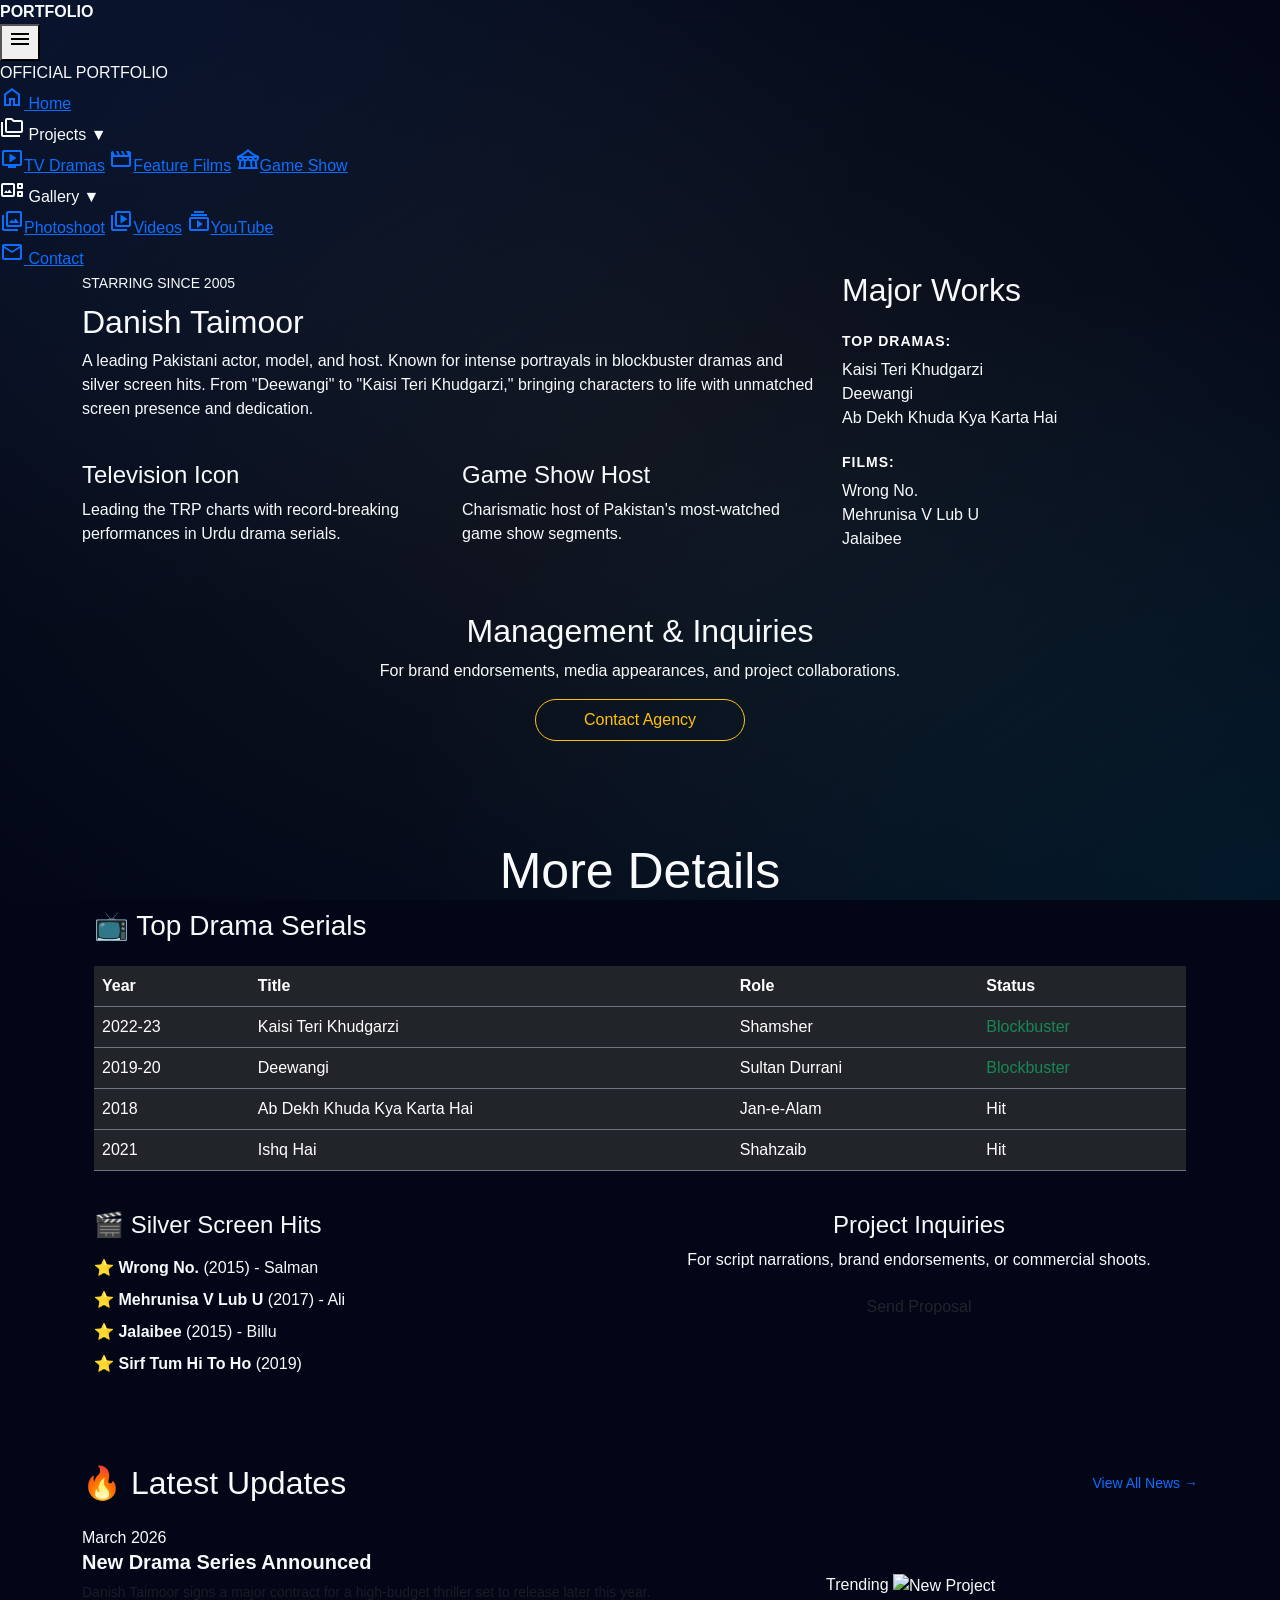
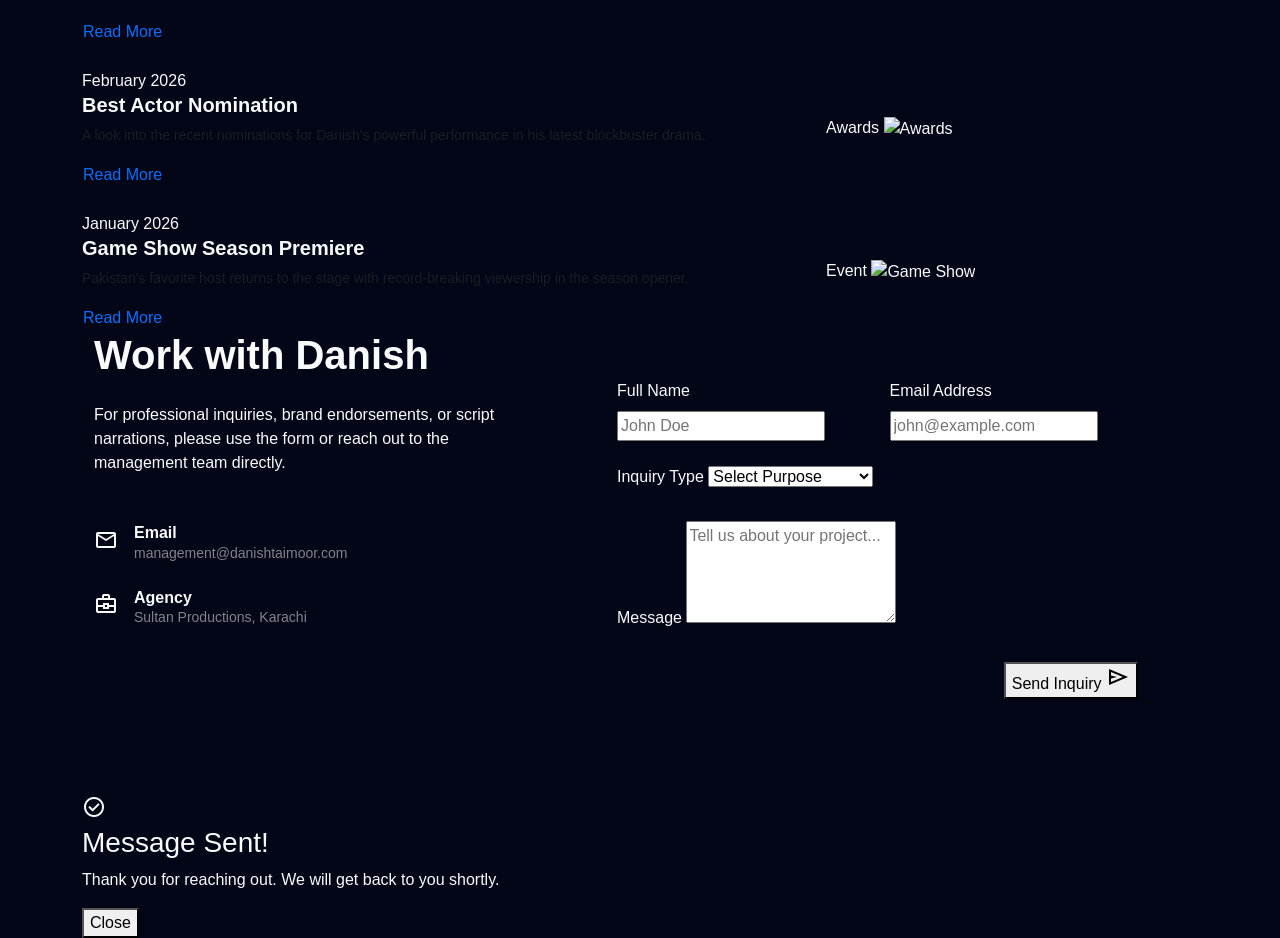
==== INDEX.HTML @ 096044b9 "Add files via upload" ====
<!DOCTYPE html>
<html lang="en">
<head>
    <meta charset="UTF-8">
    <meta name="viewport" content="width=device-width, initial-scale=1.0">
    <title>🔥Danish Taimoor | Official</title>
    <link rel="preconnect" href="https://fonts.googleapis.com">
    <link rel="preconnect" href="https://fonts.gstatic.com" crossorigin>
    <link rel="preload" href="https://cdn.jsdelivr.net/npm/bootstrap@5.3.0/dist/css/bootstrap.min.css" as="style" onload="this.onload=null;this.rel='stylesheet'">
    <noscript><link rel="stylesheet" href="https://cdn.jsdelivr.net/npm/bootstrap@5.3.0/dist/css/bootstrap.min.css"></noscript>
    <link href="https://fonts.googleapis.com/css2?family=Inter:wght@300;400;600;700&display=swap" rel="stylesheet">
    <link href="https://fonts.googleapis.com/css2?family=Inter:wght@300;400;600;700&display=swap" rel="stylesheet">
    <link href="https://fonts.googleapis.com/css2?family=Material+Symbols+Outlined" rel="stylesheet" />
    <link rel="stylesheet" href="style.css">
  
</head>
<body>

<div class="top-nav-mobile">
    <div class="mobile-logo" style="font-weight: bold; color: var(--accent-gold);">PORTFOLIO</div>
    <button id="openMenu" class="menu-trigger">
        <span class="material-symbols-outlined">menu</span>
    </button>
</div>
<div class="overlay" id="overlay"></div>

<aside class="navigation" id="sidebar">
    <div class="sidebar-header">OFFICIAL PORTFOLIO</div>
    <div class="nav-links">
        
        <a href="#" class="nav-item">
            <span class="material-symbols-outlined">home</span>
            <span>Home</span>
        </a>
        
        <div class="menu-wrapper">
            <div class="nav-item" onclick="toggleSubMenu('workMenu', this)">
                <span class="material-symbols-outlined">folder_copy</span>
                <span>Projects</span> 
                <span class="arrow">▼</span>
            </div>
            <div id="workMenu" class="sub-menu">
                <a href="#" class="sub-item"><span class="material-symbols-outlined">live_tv</span>TV Dramas</a>
                <a href="#" class="sub-item"><span class="material-symbols-outlined">movie</span>Feature Films</a>
                <a href="#" class="sub-item"><span class="material-symbols-outlined">festival</span>Game Show</a>
            </div>
        </div>

        <div class="menu-wrapper">
            <div class="nav-item" onclick="toggleSubMenu('galleryMenu', this)">
                <span class="material-symbols-outlined">gallery_thumbnail</span>
                <span>Gallery</span> 
                <span class="arrow">▼</span>
            </div>
            <div id="galleryMenu" class="sub-menu">
                <a href="#" class="sub-item"><span class="material-symbols-outlined">photo_library</span>Photoshoot</a>
                <a href="#" class="sub-item"><span class="material-symbols-outlined">video_library</span>Videos</a>
                <a href="#" class="sub-item"><span class="material-symbols-outlined">subscriptions</span>YouTube</a>
            </div>
        </div>

        <a href="#" class="nav-item">
            <span class="material-symbols-outlined">mail</span>
            <span>Contact</span>
        </a>
    </div>
</aside>
        <!-- home container  -->
<div class="container" id="home">

   
        <!-- first boxes  -->
    <div class="row g-4">
        <div class="col-lg-8">
            <div class="row g-4">
                <div class="col-12">
                    <div class="bento-card">
                        <span class="text-uppercase ls-2 small" style="color: var(--accent-gold)">Starring Since 2005</span>
                        <h2 class="mt-2">Danish Taimoor</h2>
                        <p>
                            A leading Pakistani actor, model, and host. Known for intense portrayals in blockbuster dramas and 
                            silver screen hits. From "Deewangi" to "Kaisi Teri Khudgarzi," bringing characters to life with 
                            unmatched screen presence and dedication.
                        </p>
                    </div>
                </div>
                <div id="projects" class="col-md-6">
                    <div class="bento-card">
                        <h4>Television Icon</h4>
                        <p>Leading the TRP charts with record-breaking performances in Urdu drama serials.</p>
                    </div>
                </div>
                <div class="col-md-6">
                    <div class="bento-card">
                        <h4>Game Show Host</h4>
                        <p>Charismatic host of Pakistan's most-watched game show segments.</p>
                    </div>
                </div>
            </div>
        </div>

        <div class="col-lg-4" id="skills" >
            <div class="bento-card">
                <h2 class="mb-4">Major Works</h2>
                <div class="mb-4">
                    <h6 class="text-white fw-bold small text-uppercase" style="letter-spacing: 1px;">Top Dramas:</h6>
                    <div class="skill-item">Kaisi Teri Khudgarzi</div>
                    <div class="skill-item">Deewangi</div>
                    <div class="skill-item">Ab Dekh Khuda Kya Karta Hai</div>
                </div>
                <div>
                    <h6 class="text-white fw-bold small text-uppercase" style="letter-spacing: 1px;">Films:</h6>
                    <div class="skill-item">Wrong No.</div>
                    <div class="skill-item">Mehrunisa V Lub U</div>
                    <div class="skill-item">Jalaibee</div>
                </div>
            </div>
        </div>
        
        <div class="col-12" id="contact" style="margin-top: 50px; margin-bottom: 100px;">
             <div class="bento-card text-center">
                 <h2>Management & Inquiries</h2>
                 <p>For brand endorsements, media appearances, and project collaborations.</p>
                 <button class="btn btn-outline-warning rounded-pill px-5 py-2">Contact Agency</button>
             </div>
        </div>
    </div>
        <!-- first boxes  -->

     <h2 style="text-align: center; font-size: 50px;">More Details </h2>


    <main class="container">
    <div class="row g-4">
     

        <div class="col-12" id="filmography">
            <div class="bento-card">
                <h3 class="text-gold mb-4">📺 Top Drama Serials</h3>
                <div class="table-responsive">
                    <table class="table table-dark table-hover border-secondary">
                        <thead>
                            <tr class="text-gold">
                                <th>Year</th>
                                <th>Title</th>
                                <th>Role</th>
                                <th>Status</th>
                            </tr>
                        </thead>
                        <tbody>
                            <tr>
                                <td>2022-23</td>
                                <td>Kaisi Teri Khudgarzi</td>
                                <td>Shamsher</td>
                                <td class="text-success">Blockbuster</td>
                            </tr>
                            <tr>
                                <td>2019-20</td>
                                <td>Deewangi</td>
                                <td>Sultan Durrani</td>
                                <td class="text-success">Blockbuster</td>
                            </tr>
                            <tr>
                                <td>2018</td>
                                <td>Ab Dekh Khuda Kya Karta Hai</td>
                                <td>Jan-e-Alam</td>
                                <td>Hit</td>
                            </tr>
                            <tr>
                                <td>2021</td>
                                <td>Ishq Hai</td>
                                <td>Shahzaib</td>
                                <td>Hit</td>
                            </tr>
                        </tbody>
                    </table>
                </div>
            </div>
        </div>

        <div class="col-md-6">
                <div class="bento-card">
                <h4 class="text-gold">🎬 Silver Screen Hits</h4>
                <ul class="list-unstyled mt-3">
                    <li class="mb-2">⭐ <strong>Wrong No.</strong> (2015) - Salman</li>
                    <li class="mb-2">⭐ <strong>Mehrunisa V Lub U</strong> (2017) - Ali</li>
                    <li class="mb-2">⭐ <strong>Jalaibee</strong> (2015) - Billu</li>
                    <li class="mb-2">⭐ <strong>Sirf Tum Hi To Ho</strong> (2019)</li>
                </ul>
            </div>
        </div>

        <div class="col-md-6">
            <div class="bento-card d-flex flex-column justify-content-center align-items-center text-center">
                <h4 class="text-gold">Project Inquiries</h4>
                <p>For script narrations, brand endorsements, or commercial shoots.</p>
                <a href="mailto:contact@danishtaimoor.com" class="btn btn-gold-outline">Send Proposal</a>
            </div>
        </div>
    </div>
</main>
<section class="row g-4 mt-5" id="news">
    <div class="col-12 d-flex justify-content-between align-items-center">
        <h2 class="text-gold mb-0">🔥 Latest Updates</h2>
        <a href="#" class="text-gold text-decoration-none small">View All News →</a>
    </div>

    <div class="col-12">
        <div class="news-card">
            <div class="row g-0 align-items-center">
                <div class="col-md-8 order-2 order-md-1">
                    <div class="news-content">
                        <span class="news-date">March 2026</span>
                        <h5 class="fw-bold">New Drama Series Announced</h5>
                        <p class="small text-muted">Danish Taimoor signs a major contract for a high-budget thriller set to release later this year.</p>
                        <a href="#" class="btn btn-link text-gold p-0 text-decoration-none">Read More</a>
                    </div>
                </div>
                <div class="col-md-4 order-1 order-md-2">
                    <div class="news-img-wrapper">
                        <span class="news-badge">Trending</span>
                        <img src="https://images.unsplash.com/photo-1485846234645-a62644f84728?auto=format&fit=crop&q=80&w=800" alt="New Project" class="news-img">
                    </div>
                </div>
            </div>
        </div>
    </div>

    <div class="col-12">
        <div class="news-card">
            <div class="row g-0 align-items-center">
                <div class="col-md-8 order-2 order-md-1">
                    <div class="news-content">
                        <span class="news-date">February 2026</span>
                        <h5 class="fw-bold">Best Actor Nomination</h5>
                        <p class="small text-muted">A look into the recent nominations for Danish's powerful performance in his latest blockbuster drama.</p>
                        <a href="#" class="btn btn-link text-gold p-0 text-decoration-none">Read More</a>
                    </div>
                </div>
                <div class="col-md-4 order-1 order-md-2">
                    <div class="news-img-wrapper">
                        <span class="news-badge">Awards</span>
                        <img src="https://images.unsplash.com/photo-1485846234645-a62644f84728?auto=format&fit=crop&q=80&w=800" alt="Awards" class="news-img">
                    </div>
                </div>
            </div>
        </div>
    </div>

    <div class="col-12">
        <div class="news-card">
            <div class="row g-0 align-items-center">
                <div class="col-md-8 order-2 order-md-1">
                    <div class="news-content">
                        <span class="news-date">January 2026</span>
                        <h5 class="fw-bold">Game Show Season Premiere</h5>
                        <p class="small text-muted">Pakistan's favorite host returns to the stage with record-breaking viewership in the season opener.</p>
                        <a href="#" class="btn btn-link text-gold p-0 text-decoration-none">Read More</a>
                    </div>
                </div>
                <div class="col-md-4 order-1 order-md-2">
                    <div class="news-img-wrapper">
                        <span class="news-badge">Event</span>
                        <img src="https://images.unsplash.com/photo-1492684223066-81342ee5ff30?auto=format&fit=crop&q=80&w=800" alt="Game Show" class="news-img">
                    </div>
                </div>
            </div>
        </div>
    </div>
</section>


<section class="contact-section mb-5" id="contact">
    <div class="container">
        <div class="row g-5">
            <div class="col-lg-5" data-aos="fade-right">
                <h2 class="text-gold mb-4 display-6 fw-bold">Work with Danish</h2>
                <p class="text-light-silver mb-5">For professional inquiries, brand endorsements, or script narrations, please use the form or reach out to the management team directly.</p>
                
                <div class="contact-info-wrapper">
                    <div class="info-card d-flex align-items-center mb-4">
                        <div class="icon-box me-3">
                            <span class="material-symbols-outlined">mail</span>
                        </div>
                        <div>
                            <h6 class="mb-0 text-gold fw-bold">Email</h6>
                            <p class="mb-0 small text-white-50">management@danishtaimoor.com</p>
                        </div>
                    </div>

                    <div class="info-card d-flex align-items-center mb-4">
                        <div class="icon-box me-3">
                            <span class="material-symbols-outlined">business_center</span>
                        </div>
                        <div>
                            <h6 class="mb-0 text-gold fw-bold">Agency</h6>
                            <p class="mb-0 small text-white-50">Sultan Productions, Karachi</p>
                        </div>
                    </div>
                </div>
            </div>

            <div class="col-lg-7" data-aos="fade-left">
                <div class="form-wrapper p-4 p-md-5">
                    <form id="contactForm" action="https://formspree.io/f/xlgwyaap" method="POST">
                        <div class="row g-4">
                            <div class="col-md-6">
                                <div class="input-group-custom">
                                    <label class="form-label">Full Name</label>
                                    <input type="text" name="name" class="form-control-custom" placeholder="John Doe" required>
                                </div>
                            </div>
                            <div class="col-md-6">
                                <div class="input-group-custom">
                                    <label class="form-label">Email Address</label>
                                    <input type="email" name="email" class="form-control-custom" placeholder="john@example.com" required>
                                </div>
                            </div>
                            <div class="col-12">
                                <div class="input-group-custom">
                                    <label class="form-label">Inquiry Type</label>
                                    <select name="subject" class="form-select-custom">
                                        <option selected disabled>Select Purpose</option>
                                        <option value="Brand Endorsement">Brand Endorsement</option>
                                        <option value="Film/Drama Script">Film/Drama Script</option>
                                        <option value="Event Appearance">Event Appearance</option>
                                        <option value="Media Interview">Media Interview</option>
                                    </select>
                                </div>
                            </div>
                            <div class="col-12">
                                <div class="input-group-custom">
                                    <label class="form-label">Message</label>
                                    <textarea name="message" class="form-control-custom" rows="4" placeholder="Tell us about your project..." required></textarea>
                                </div>
                            </div>
                            <div class="col-12 mt-4 text-end">
                                <button type="submit" class="premium-submit-btn" id="submitBtn">
                                    <span class="btn-text">Send Inquiry</span>
                                    <span class="material-symbols-outlined">send</span>
                                </button>
                            </div>
                        </div>
                    </form>
                </div>
            </div>
        </div>
    </div>
</section>

<div id="successModal" class="success-overlay">
    <div class="success-card">
        <div class="success-icon">
            <span class="material-symbols-outlined">check_circle</span>
        </div>
        <h3>Message Sent!</h3>
        <p>Thank you for reaching out. We will get back to you shortly.</p>
        <button onclick="closeModal()" class="close-btn">Close</button>
    </div>
</div>
</div>
        <!-- home container  -->
         
 <script src="app.js" defer></script>         
</body>
</html>
---- style.css ----
:root {
            --bg-primary: #020617 !important;
            --bg-secondary: #0f172a !important;
            --accent: #00eaff !important;
            --accent-glow: rgba(0, 234, 255, 0.3) !important;
            --glass: rgba(255, 255, 255, 0.03) !important;
            --glass-border: rgba(255, 255, 255, 0.1) !important;
            --text-main: #f8fafc !important;
        }
        /* Custom Scrollbar */
::-webkit-scrollbar {
    width: 10px;
}
::-webkit-scrollbar-track {
    background: var(--bg-primary); 
}
::-webkit-scrollbar-thumb {
    background: linear-gradient(to bottom, var(--accent), #0056b3);
    border-radius: 10px;
    border: 2px solid var(--bg-primary);
}
::-webkit-scrollbar-thumb:hover {
    background: #fff;
    box-shadow: 0 0 10px var(--accent);
}
        body {
            background-color: var(--bg-primary) !important;
            background-image:
                radial-gradient(at 0% 0%, hsla(215, 98%, 61%, 0.1) 0px, transparent 50%),
                radial-gradient(at 100% 100%, hsla(185, 100%, 50%, 0.08) 0px, transparent 50%),
                radial-gradient(at 50% 50%, hsla(220, 30%, 10%, 1) 0px, transparent 100%) !important;
            background-attachment: fixed !important;
            color: var(--text-main) !important;
            font-family: 'Plus Jakarta Sans', sans-serif !important;
            transition: background 0.3s !important;
            overflow-x: hidden !important;
            cursor: default !important;
        }
        /* NEW: Custom Cursor Glow */
        #cursor-glow {
            position: fixed !important;
            width: 400px !important;
            height: 400px !important;
            background: radial-gradient(circle, var(--accent-glow) 0%, transparent 70%) !important;
            border-radius: 50% !important;
            pointer-events: none !important;
            z-index: 9999 !important;
            transform: translate(-50%, -50%) !important;
            transition: width 0.3s, height 0.3s !important;
            mix-blend-mode: screen !important;
        }
        canvas#particles {
            position: fixed !important;
            inset: 0 !important;
            z-index: -1 !important;
            opacity: 0.5 !important;
        }
        /* --- NAVIGATION --- */
        .navbar {
            backdrop-filter: blur(20px) !important;
            background: rgba(2, 6, 23, 0.8) !important;
            border-bottom: 1px solid var(--glass-border) !important;
            padding: 15px 0 !important;
        }
        .navbar-brand {
            letter-spacing: 2px !important;
            font-size: 1.4rem !important;
        }
        /* --- HERO SECTION --- */
        .hero {
            min-height: 100vh !important;
            display: flex !important;
            align-items: center !important;
            justify-content: center !important;
            text-align: center !important;
            background: linear-gradient(to bottom, transparent, var(--bg-primary)) !important;
        }
        .hero-content h1 {
            font-size: clamp(3rem, 10vw, 7.5rem) !important;
            font-weight: 800 !important;
            line-height: 0.9 !important;
            margin-bottom: 20px !important;
            background: linear-gradient(180deg, #fff 40%, var(--accent)) !important;
            -webkit-background-clip: text !important;
            -webkit-text-fill-color: transparent !important;
            text-transform: uppercase !important;
        }
        /* --- PREMIUM GLASS CARDS --- */
        .glass-card {
            background: var(--glass) !important;
            backdrop-filter: blur(15px) !important;
            border: 1px solid var(--glass-border) !important;
            border-radius: 28px !important;
            padding: 2.5rem !important;
            transition: all 0.5s cubic-bezier(0.4, 0, 0.2, 1) !important;
            box-shadow: 0 15px 35px rgba(0, 0, 0, 0.2) !important;
            position: relative !important;
            overflow: hidden !important;
        }
        .glass-card:hover {
            transform: translateY(-12px) !important;
            border-color: var(--accent) !important;
            box-shadow: 0 20px 40px rgba(0, 234, 255, 0.15) !important;
            background: rgba(255, 255, 255, 0.06) !important;
        }
        /* --- IMAGE CONTAINERS --- */
        .img-container {
            position: relative !important;
            overflow: hidden !important;
            border-radius: 24px !important;
            background: var(--bg-secondary) !important;
            border: 1px solid var(--glass-border) !important;
            box-shadow: 0 20px 40px rgba(0, 0, 0, 0.4) !important;
        }
        .uniform-img {
            width: 100% !important;
            aspect-ratio: 3/4 !important;
            object-fit: cover !important;
            transition: 0.8s cubic-bezier(0.2, 1, 0.3, 1) !important;
        }
        .img-container:hover .uniform-img {
            transform: scale(1.1) rotate(1deg) !important;
            filter: brightness(50%) !important;
        }
        .card-overlay {
            position: absolute !important;
            inset: 0 !important;
            display: flex !important;
            flex-direction: column !important;
            justify-content: flex-end !important;
            padding: 25px !important;
            background: linear-gradient(to top, rgba(0, 0, 0, 0.9), transparent) !important;
            opacity: 0 !important;
            transition: 0.4s !important;
        }
        .img-container:hover .card-overlay {
            opacity: 1 !important;
        }
        /* --- PROGRESS BAR --- */
        #progress-bar {
            position: fixed !important;
            top: 0 !important;
            left: 0 !important;
            height: 3px !important;
            background: linear-gradient(to right, var(--accent), #fff) !important;
            width: 0% !important;
            z-index: 10001 !important;
            box-shadow: 0 0 10px var(--accent) !important;
        }
        /* --- BUTTONS --- */
        .btn-action {
            background: var(--accent) !important;
            color: #020617 !important;
            border: none !important;
            padding: 12px 30px !important;
            border-radius: 100px !important;
            font-weight: 700 !important;
            text-transform: uppercase !important;
            letter-spacing: 1px !important;
            transition: 0.3s !important;
        }
        .btn-action:hover {
            transform: scale(1.05) !important;
            box-shadow: 0 0 20px var(--accent-glow) !important;
            background: #fff !important;
        }
        /* NEW: Social Sidebar */
        .social-sidebar {
            position: fixed !important;
            right: 20px !important;
            top: 50% !important;
            transform: translateY(-50%) !important;
            display: flex !important;
            flex-direction: column !important;
            gap: 15px !important;
            z-index: 1000 !important;
        }
        .social-sidebar a {
            width: 45px !important;
            height: 45px !important;
            display: flex !important;
            align-items: center !important;
            justify-content: center !important;
            background: var(--glass) !important;
            border: 1px solid var(--glass-border) !important;
            border-radius: 50% !important;
            color: white !important;
            text-decoration: none !important;
            transition: 0.3s !important;
            backdrop-filter: blur(10px) !important;
        }
        .social-sidebar a:hover {
            background: var(--accent) !important;
            color: #000 !important;
            transform: translateX(-5px) !important;
        }
        /* NEW: Quote Section */
        .quote-box {
            border-left: 4px solid var(--accent) !important;
            padding-left: 20px !important;
            margin: 40px 0 !important;
        }
        /* --- MODALS --- */
        .modal-content {
            background: rgba(10, 15, 30, 0.95) !important;
            backdrop-filter: blur(20px) !important;
            border: 1px solid var(--glass-border) !important;
            border-radius: 35px !important;
        }
        .modal-banner {
            height: 250px !important;
            object-fit: cover !important;
            border-radius: 35px 35px 0 0 !important;
        }
        .video-container {
            position: relative !important;
            padding-bottom: 56.25% !important;
            height: 0 !important;
            overflow: hidden !important;
            border-radius: 15px !important;
            margin-top: 15px !important;
        }
        .video-container iframe {
            position: absolute !important;
            top: 0 !important;
            left: 0 !important;
            width: 100% !important;
            height: 100% !important;
        }
        @media(max-width:768px) {
            canvas#particles {
                display: none !important;
            }
            .hero-content h1 {
                font-size: 3.5rem !important;
            }
            .social-sidebar {
                display: none !important;
            }
        }
        /* New Custom Classes for the Performance Grid */
        .performance-card {
            position: relative !important;
            overflow: hidden !important;
            cursor: pointer !important;
            border-radius: 6px !important;
            background-color: #1a1a1a !important;
            /* Matches the wide landscape look of your reference image */
            aspect-ratio: 16 / 9 !important;
            display: flex !important;
            align-items: center !important;
            justify-content: center !important;
            box-shadow: 0 4px 15px rgba(0, 0, 0, 0.3) !important;
        }
        .performance-img {
            width: 100% !important;
            height: 100% !important;
            /* 'cover' ensures the image fills the wide box perfectly like your sample */
            object-fit: cover !important;
            object-position: center !important;
            transition: transform 0.6s cubic-bezier(0.25, 1, 0.5, 1) !important;
        }
        .performance-card:hover .performance-img {
            transform: scale(1.1) !important;
        }
        /* Updated Overlay to match the clean look */
        .performance-overlay {
            position: absolute !important;
            inset: 0 !important;
            background: linear-gradient(to top, rgba(0, 0, 0, 0.9) 0%, rgba(0, 0, 0, 0.2) 60%, transparent 100%) !important;
            display: flex !important;
            flex-direction: column !important;
            justify-content: flex-end !important;
            padding: 15px !important;
            opacity: 0 !important;
            transition: opacity 0.4s ease !important;
        }
        .performance-card:hover .performance-overlay {
            opacity: 1 !important;
        }
        .performance-title {
            font-size: 1.1rem !important;
            letter-spacing: 0.5px !important;
            text-transform: uppercase !important;
        }
        /* --- IMAGE CONTAINERS --- */
        .img-container {
            position: relative !important;
            overflow: hidden !important;
            border-radius: 24px !important;
            background: var(--bg-secondary) !important;
            border: 1px solid var(--glass-border) !important;
            box-shadow: 0 20px 40px rgba(0, 0, 0, 0.4) !important;
        }
        .uniform-img {
            width: 100% !important;
            aspect-ratio: 3/4 !important;
            object-fit: cover !important;
            transition: 0.8s cubic-bezier(0.2, 1, 0.3, 1) !important;
        }
        .img-container:hover .uniform-img {
            transform: scale(1.1) rotate(1deg) !important;
            filter: brightness(50%) !important;
        }
        .card-overlay {
            position: absolute !important;
            inset: 0 !important;
            display: flex !important;
            flex-direction: column !important;
            justify-content: flex-end !important;
            padding: 25px !important;
            background: linear-gradient(to top, rgba(0, 0, 0, 0.9), transparent) !important;
            opacity: 0 !important;
            transition: 0.4s !important;
        }
        .img-container:hover .card-overlay {
            opacity: 1 !important;
        }
        .video-wrapper {
            position: relative !important;
            width: 100% !important;
            padding-top: 125% !important;
            overflow: hidden !important;
            border-radius: 12px !important;
            background-color: #000 !important;
        }
        .uniform-video {
            position: absolute !important;
            top: 0 !important;
            left: 0 !important;
            width: 100% !important;
            height: 100% !important;
            object-fit: cover !important;
            pointer-events: none !important;
        }
        .video-gallery-item {
            text-decoration: none !important;
            display: block !important;
            transition: none  !important;
            transform: none  !important;
        }
        .video-gallery-item:hover {
            opacity: 1 !important;
        }
        #backToTop {
    display: none;
    position: fixed;
    bottom: 30px;
    right: 30px;
    z-index: 99;
    border: none;
    outline: none;
    background-color: var(--accent);
    color: black;
    cursor: pointer;
    padding: 15px;
    border-radius: 50%;
    font-size: 18px;
    box-shadow: 0 0 15px var(--accent-glow);
    transition: 0.3s;
}
#backToTop:hover {
    background-color: white;
    transform: scale(1.1);
}
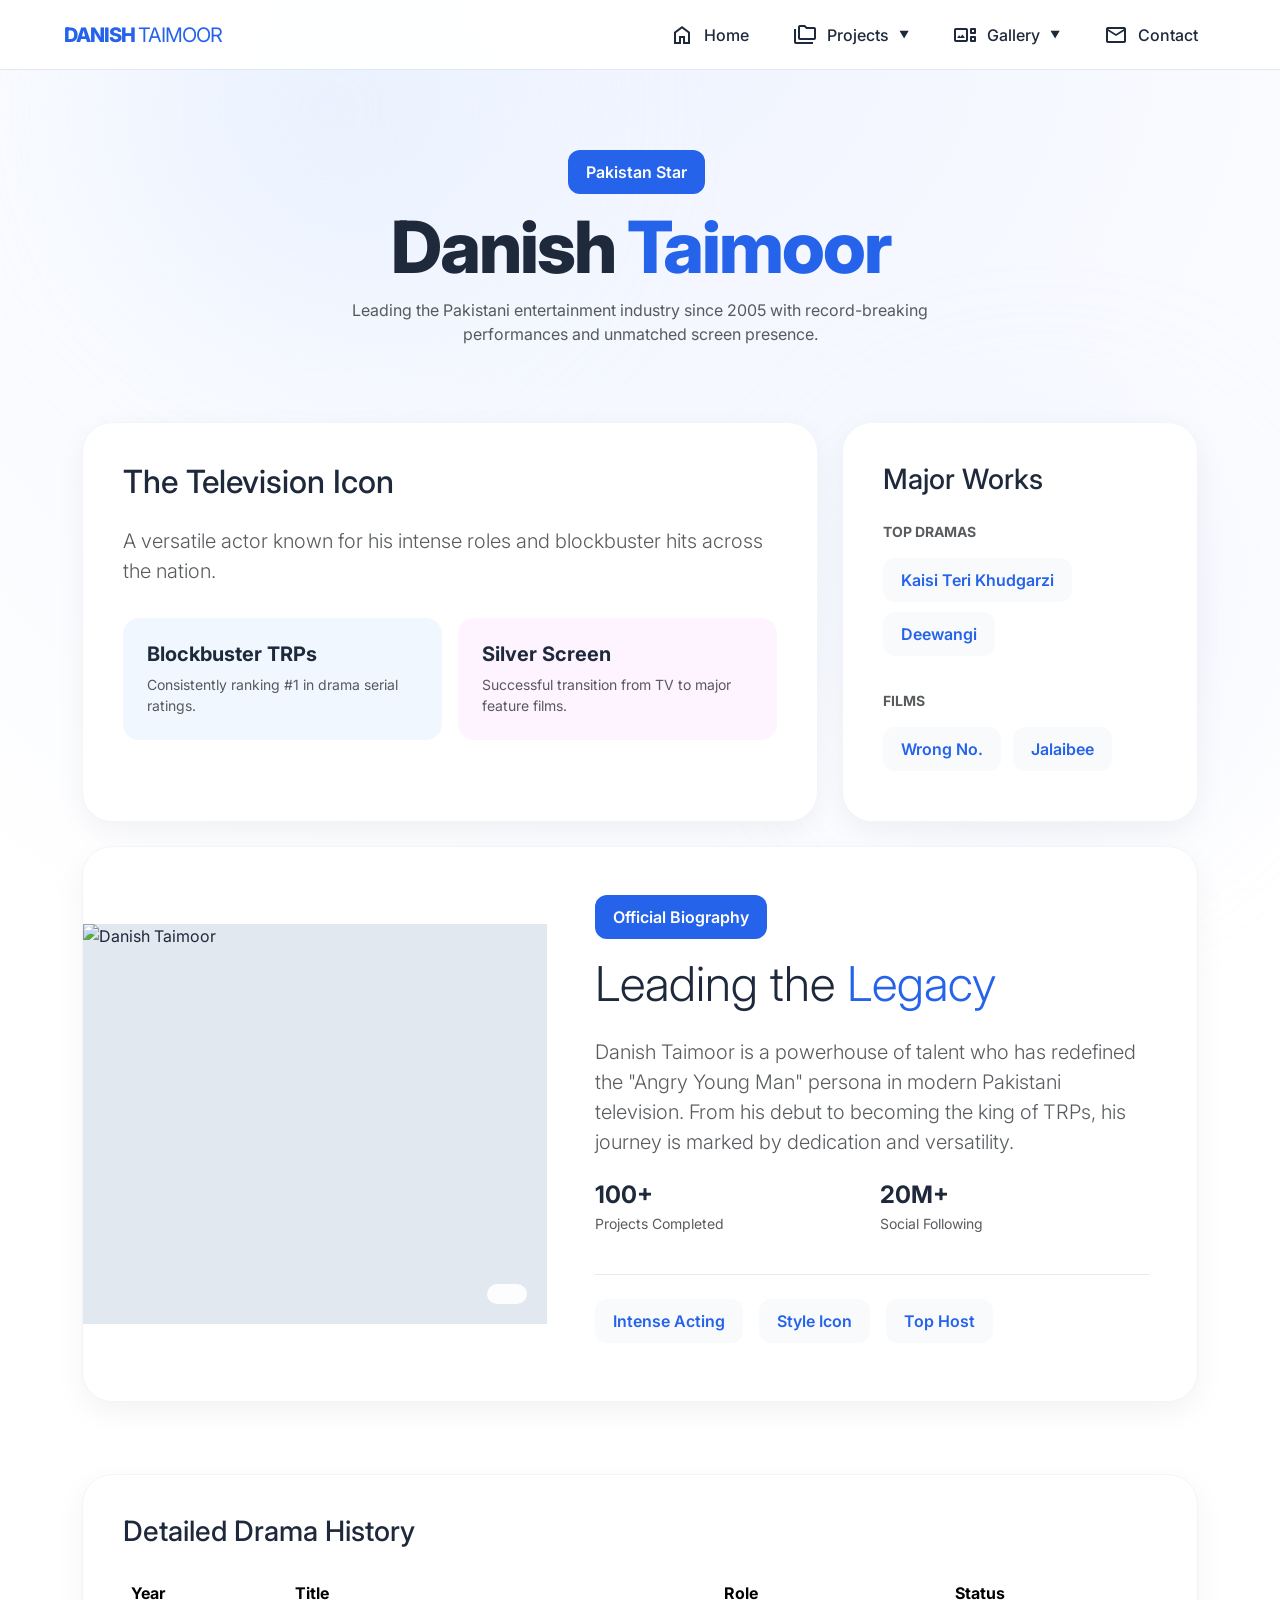
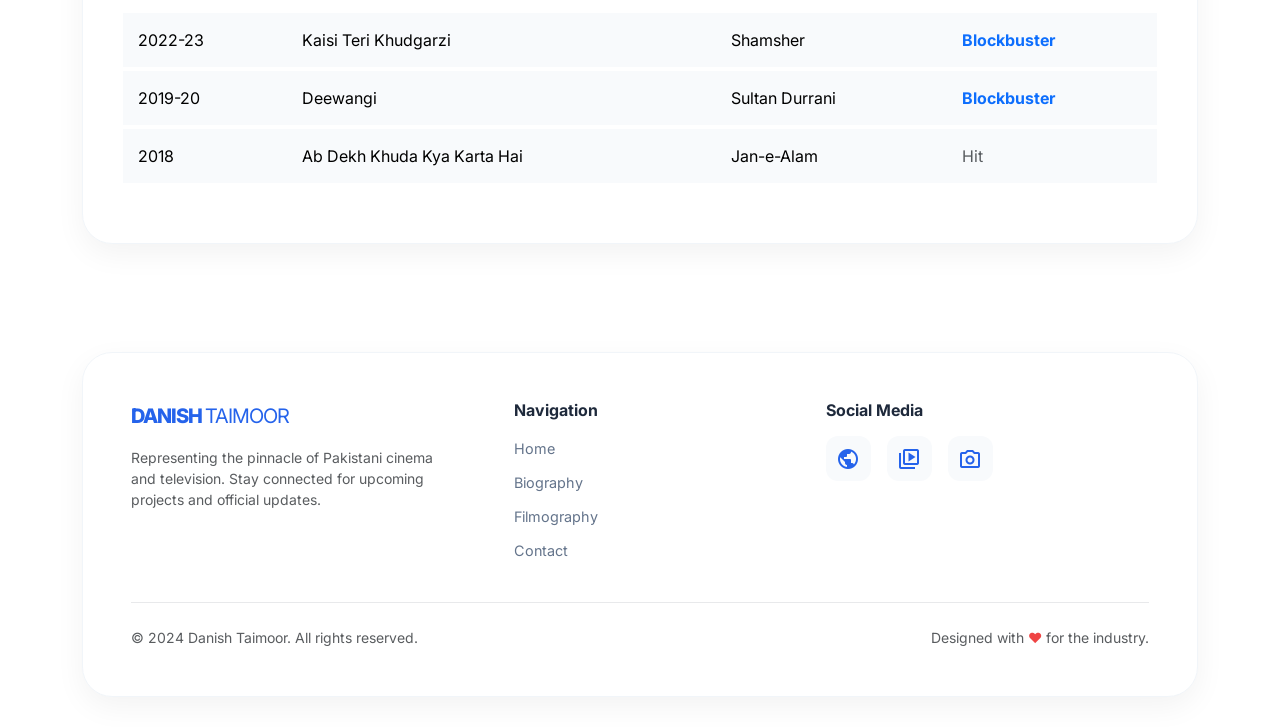
==== commit af42c686: "Add files via upload" ====
--- a/INDEX.HTML
+++ b/INDEX.HTML
@@ -3,364 +3,627 @@
 <head>
     <meta charset="UTF-8">
     <meta name="viewport" content="width=device-width, initial-scale=1.0">
-    <title>🔥Danish Taimoor | Official</title>
+    <title>Danish Taimoor | Official Portfolio</title>
+    
     <link rel="preconnect" href="https://fonts.googleapis.com">
     <link rel="preconnect" href="https://fonts.gstatic.com" crossorigin>
-    <link rel="preload" href="https://cdn.jsdelivr.net/npm/bootstrap@5.3.0/dist/css/bootstrap.min.css" as="style" onload="this.onload=null;this.rel='stylesheet'">
-    <noscript><link rel="stylesheet" href="https://cdn.jsdelivr.net/npm/bootstrap@5.3.0/dist/css/bootstrap.min.css"></noscript>
-    <link href="https://fonts.googleapis.com/css2?family=Inter:wght@300;400;600;700&display=swap" rel="stylesheet">
-    <link href="https://fonts.googleapis.com/css2?family=Inter:wght@300;400;600;700&display=swap" rel="stylesheet">
+    <link href="https://fonts.googleapis.com/css2?family=Inter:wght@300;400;600;700;800&display=swap" rel="stylesheet">
     <link href="https://fonts.googleapis.com/css2?family=Material+Symbols+Outlined" rel="stylesheet" />
-    <link rel="stylesheet" href="style.css">
-  
+    <link href="https://cdn.jsdelivr.net/npm/bootstrap@5.3.0/dist/css/bootstrap.min.css" rel="stylesheet">
+
+    <style>
+        
+        :root {
+            --brand-blue: #2563eb; 
+            --brand-light-blue: #3b82f6;
+            --text-main: #1e293b;
+            --text-muted: #64748b;
+            --bg-white: #ffffff;
+            --card-shadow: 0 10px 30px rgba(0, 0, 0, 0.05);
+            --sidebar-width: 280px;
+            --nav-height: 70px;
+            --hover-bg: #f1f5f9;
+        }
+
+        body {
+            background-color: var(--bg-white);
+            color: var(--text-main);
+            font-family: 'Inter', sans-serif;
+            overflow-x: hidden;
+            margin: 0;
+        }
+
+        /* --- Animated Background Mesh --- */
+        .bg-mesh {
+            position: fixed;
+            top: 0; left: 0; width: 100%; height: 100%;
+            z-index: -1;
+            background: radial-gradient(circle at 50% 0%, #f0f4ff, #ffffff);
+        }
+        .mesh-orb {
+            position: absolute; border-radius: 50%; filter: blur(100px);
+            opacity: 0.4; animation: move 20s infinite alternate;
+        }
+        .orb-1 { width: 400px; height: 400px; background: #dbeafe; top: -10%; left: 10%; }
+        .orb-2 { width: 350px; height: 350px; background: #e0e7ff; bottom: 10%; right: 5%; }
+        
+        @keyframes move {
+            from { transform: translate(0, 0); }
+            to { transform: translate(50px, 50px); }
+        }
+
+        /* --- MOBILE TOP BAR --- */
+        .top-nav-mobile {
+            display: none;
+            justify-content: space-between;
+            align-items: center;
+            padding: 15px 25px;
+            background: rgba(255, 255, 255, 0.9);
+            backdrop-filter: blur(10px);
+            border-bottom: 1px solid #e2e8f0;
+            position: sticky;
+            top: 0;
+            z-index: 1200;
+        }
+
+        .menu-trigger {
+            background: none; border: none;
+            color: var(--text-main); cursor: pointer;
+        }
+
+        /* --- NAVIGATION CORE (Sidebar & Topbar) --- */
+        .navigation {
+            background: rgba(255, 255, 255, 0.95);
+            backdrop-filter: blur(15px);
+            border-bottom: 1px solid #e2e8f0;
+            z-index: 1100;
+            transition: all 0.4s cubic-bezier(0.4, 0, 0.2, 1);
+        }
+
+        .sidebar-header {
+            padding: 20px;
+            font-weight: 800;
+            letter-spacing: -1px;
+            color: var(--brand-blue);
+            font-size: 1.25rem;
+        }
+
+        .nav-links {
+            display: flex;
+            gap: 8px;
+        }
+
+        .nav-item {
+            padding: 10px 18px;
+            border-radius: 10px;
+            cursor: pointer;
+            display: flex;
+            align-items: center;
+            gap: 10px;
+            color: var(--text-main);
+            text-decoration: none;
+            font-weight: 500;
+            transition: 0.3s;
+        }
+
+        .nav-item:hover {
+            background: var(--hover-bg);
+            color: var(--brand-blue);
+        }
+
+        /* --- SUB-MENU ANIMATION --- */
+        .sub-menu {
+            max-height: 0;
+            overflow: hidden;
+            transition: all 0.4s ease;
+            opacity: 0;
+            background: #ffffff;
+            border-radius: 12px;
+            box-shadow: 0 10px 25px rgba(0,0,0,0.08);
+            border: 1px solid #f1f5f9;
+        }
+
+        .sub-menu.open {
+            max-height: 300px;
+            opacity: 1;
+            padding: 8px 0;
+            margin-top: 5px;
+        }
+
+        .sub-item {
+            padding: 10px 20px;
+            font-size: 0.85rem;
+            color: var(--text-muted);
+            text-decoration: none;
+            display: flex;
+            align-items: center;
+            gap: 10px;
+            transition: 0.2s;
+        }
+
+        .sub-item:hover {
+            color: var(--brand-blue);
+            background: #f8fafc;
+            padding-left: 25px;
+        }
+
+        .arrow { font-size: 10px; transition: transform 0.3s; margin-left: auto; }
+        .rotate { transform: rotate(180deg); }
+
+        /* --- RESPONSIVE LOGIC --- */
+        @media (min-width: 993px) {
+            .navigation {
+                position: sticky; top: 0; width: 100%;
+                height: var(--nav-height);
+                display: flex; align-items: center;
+                justify-content: space-between;
+                padding: 0 5%;
+            }
+            .sidebar-header { padding: 0; }
+            .menu-wrapper { position: relative; }
+            .sub-menu {
+                position: absolute; top: 110%; left: 0; width: 200px;
+            }
+        }
+
+        @media (max-width: 992px) {
+            .top-nav-mobile { display: flex; }
+            .navigation {
+                position: fixed; left: 0; top: 0;
+                height: 100vh; width: var(--sidebar-width);
+                transform: translateX(-100%);
+                flex-direction: column; padding-top: 20px;
+                border-right: 1px solid #e2e8f0;
+                box-shadow: 20px 0 50px rgba(0,0,0,0.05);
+            }
+            .navigation.active { transform: translateX(0); }
+            .nav-links { flex-direction: column; width: 100%; padding: 20px; }
+            .sidebar-header { border-bottom: 1px solid #f1f5f9; margin-bottom: 10px; }
+        }
+        /* --- MOBILE TEXT SCALING --- */
+@media (max-width: 576px) {
+    /* Scale down the main hero title */
+    .hero-title {
+        font-size: 2.5rem !important; /* Reduced from 4.5rem */
+        letter-spacing: -1px;
+    }
+
+    /* Adjust the hero description */
+    .hero-section p {
+        font-size: 0.9rem;
+        padding: 0 10px;
+    }
+
+    /* Shrink section headings */
+    h2 {
+        font-size: 1.5rem !important;
+    }
+
+    /* Shrink bento card titles */
+    .bento-card h3 {
+        font-size: 1.25rem;
+    }
+
+    /* Adjust the biography large text */
+    .display-5 {
+        font-size: 1.8rem !important;
+    }
+
+    /* Make table text slightly smaller to prevent horizontal scrolling */
+    .table-custom {
+        font-size: 0.8rem;
+    }
+
+    /* Scale down the "Est. 2005" badge */
+    .about-img-wrapper div span {
+        font-size: 0.75rem;
+    }
+}
+
+        /* --- Bento & Content Styles (Remaining same as pervious pattern) --- */
+        .hero-section { padding: 80px 0 60px; text-align: center; }
+        .hero-title { font-size: 4.5rem; font-weight: 800; letter-spacing: -2px; }
+        .hero-title span { color: var(--brand-blue); }
+        .bento-card {
+            background: #ffffff; border: 1px solid #f1f5f9;
+            border-radius: 30px; padding: 40px; height: 100%;
+            box-shadow: var(--card-shadow); transition: transform 0.3s;
+        }
+        .skill-item {
+            background: #f8fafc; padding: 10px 18px; border-radius: 12px;
+            margin: 0 8px 10px 0; font-weight: 600; color: var(--brand-blue);
+            display: inline-block;
+        }
+        .overlay {
+            position: fixed; inset: 0; background: rgba(0,0,0,0.2);
+            display: none; z-index: 1050; backdrop-filter: blur(4px);
+        }
+        .overlay.active { display: block; }
+        .btn-brand {
+            background: var(--brand-blue); color: white; border-radius: 50px;
+            padding: 12px 35px; font-weight: 700; border: none; text-decoration: none;
+        }
+        .table-custom td { background: #f8fafc; padding: 15px; border-bottom: 4px solid #fff; }
+
+       /* --- About Section Specifics --- */
+.about-img-wrapper img {
+    transition: transform 0.5s ease;
+}
+
+.bento-card:hover .about-img-wrapper img {
+    transform: scale(1.03);
+}
+
+@media (max-width: 991px) {
+    .about-img-wrapper {
+        min-height: 300px !important;
+        height: 350px !important;
+    }
+}
+/* --- BACK TO TOP BUTTON --- */
+.back-to-top {
+    position: fixed;
+    bottom: 30px;
+    right: 30px;
+    width: 50px;
+    height: 50px;
+    background-color: var(--brand-blue);
+    color: white;
+    border: none;
+    border-radius: 50%;
+    cursor: pointer;
+    display: flex;
+    align-items: center;
+    justify-content: center;
+    box-shadow: 0 4px 15px rgba(37, 99, 235, 0.3);
+    z-index: 1000;
+    transition: all 0.3s ease;
+    opacity: 0; /* Hidden by default */
+    visibility: hidden;
+    transform: translateY(20px);
+}
+
+.back-to-top.show {
+    opacity: 1;
+    visibility: visible;
+    transform: translateY(0);
+}
+
+.back-to-top:hover {
+    background-color: var(--brand-light-blue);
+    transform: scale(1.1);
+}
+
+@media (max-width: 576px) {
+    .back-to-top {
+        bottom: 20px;
+        right: 20px;
+        width: 45px;
+        height: 45px;
+    }
+}
+/* --- FOOTER STYLES --- */
+.footer-section {
+    padding: 60px 0 30px;
+}
+
+.footer-links {
+    display: flex;
+    flex-direction: column;
+    gap: 10px;
+}
+
+.footer-links a {
+    text-decoration: none;
+    color: var(--text-muted);
+    font-size: 0.9rem;
+    transition: color 0.3s;
+}
+
+.footer-links a:hover {
+    color: var(--brand-blue);
+}
+
+.social-icon {
+    width: 45px;
+    height: 45px;
+    background: #f8fafc;
+    border-radius: 12px;
+    display: flex;
+    align-items: center;
+    justify-content: center;
+    color: var(--brand-blue);
+    text-decoration: none;
+    transition: all 0.3s ease;
+}
+
+.social-icon:hover {
+    background: var(--brand-blue);
+    color: white;
+    transform: translateY(-3px);
+}
+
+/* Responsive adjust for mobile */
+@media (max-width: 576px) {
+    .footer-section {
+        padding: 40px 15px 20px;
+    }
+    .footer-section .bento-card {
+        text-align: center;
+    }
+    .footer-section .d-flex {
+        justify-content: center !important;
+    }
+}
+    </style>
 </head>
 <body>
 
-<div class="top-nav-mobile">
-    <div class="mobile-logo" style="font-weight: bold; color: var(--accent-gold);">PORTFOLIO</div>
-    <button id="openMenu" class="menu-trigger">
-        <span class="material-symbols-outlined">menu</span>
-    </button>
-</div>
-<div class="overlay" id="overlay"></div>
-
-<aside class="navigation" id="sidebar">
-    <div class="sidebar-header">OFFICIAL PORTFOLIO</div>
-    <div class="nav-links">
-        
-        <a href="#" class="nav-item">
-            <span class="material-symbols-outlined">home</span>
-            <span>Home</span>
-        </a>
-        
-        <div class="menu-wrapper">
-            <div class="nav-item" onclick="toggleSubMenu('workMenu', this)">
-                <span class="material-symbols-outlined">folder_copy</span>
-                <span>Projects</span> 
-                <span class="arrow">▼</span>
-            </div>
-            <div id="workMenu" class="sub-menu">
-                <a href="#" class="sub-item"><span class="material-symbols-outlined">live_tv</span>TV Dramas</a>
-                <a href="#" class="sub-item"><span class="material-symbols-outlined">movie</span>Feature Films</a>
-                <a href="#" class="sub-item"><span class="material-symbols-outlined">festival</span>Game Show</a>
-            </div>
+    <div class="bg-mesh"><div class="mesh-orb orb-1"></div><div class="mesh-orb orb-2"></div></div>
+    <div class="overlay" id="overlay"></div>
+
+    <div class="top-nav-mobile">
+        <div class="fw-bold" style="color: var(--brand-blue);">PORTFOLIO</div>
+        <button id="openMenu" class="menu-trigger">
+            <span class="material-symbols-outlined">menu</span>
+        </button>
+    </div>
+
+    <aside class="navigation" id="sidebar">
+        <div class="sidebar-header">DANISH <span style="font-weight: 400;">TAIMOOR</span></div>
+        <div class="nav-links">
+            <a href="#home" class="nav-item">
+                <span class="material-symbols-outlined">home</span>
+                <span>Home</span>
+            </a>
+            
+            <div class="menu-wrapper">
+                <div class="nav-item" onclick="toggleSubMenu('workMenu', this)">
+                    <span class="material-symbols-outlined">folder_copy</span>
+                    <span>Projects</span> 
+                    <span class="arrow">▼</span>
+                </div>
+                <div id="workMenu" class="sub-menu">
+                    <a href="" class="sub-item"><span class="material-symbols-outlined">live_tv</span>TV Dramas</a>
+                    <a href="" class="sub-item"><span class="material-symbols-outlined">movie</span>Feature Films</a>
+                    <a href="" class="sub-item"><span class="material-symbols-outlined">festival</span>Game Show</a>
+                </div>
+            </div>
+
+            <div class="menu-wrapper">
+                <div class="nav-item" onclick="toggleSubMenu('galleryMenu', this)">
+                    <span class="material-symbols-outlined">gallery_thumbnail</span>
+                    <span>Gallery</span> 
+                    <span class="arrow">▼</span>
+                </div>
+                <div id="galleryMenu" class="sub-menu">
+                    <a href="" class="sub-item"><span class="material-symbols-outlined">photo_library</span>Photoshoot</a>
+                    <a href="" class="sub-item"><span class="material-symbols-outlined">video_library</span>Videos</a>
+                    <a href="" class="sub-item"><span class="material-symbols-outlined">subscriptions</span>YouTube</a>
+                </div>
+            </div>
+
+            <a href="#contact" class="nav-item">
+                <span class="material-symbols-outlined">mail</span>
+                <span>Contact</span>
+            </a>
         </div>
-
-        <div class="menu-wrapper">
-            <div class="nav-item" onclick="toggleSubMenu('galleryMenu', this)">
-                <span class="material-symbols-outlined">gallery_thumbnail</span>
-                <span>Gallery</span> 
-                <span class="arrow">▼</span>
-            </div>
-            <div id="galleryMenu" class="sub-menu">
-                <a href="#" class="sub-item"><span class="material-symbols-outlined">photo_library</span>Photoshoot</a>
-                <a href="#" class="sub-item"><span class="material-symbols-outlined">video_library</span>Videos</a>
-                <a href="#" class="sub-item"><span class="material-symbols-outlined">subscriptions</span>YouTube</a>
-            </div>
-        </div>
-
-        <a href="#" class="nav-item">
-            <span class="material-symbols-outlined">mail</span>
-            <span>Contact</span>
-        </a>
-    </div>
-</aside>
-        <!-- home container  -->
-<div class="container" id="home">
-
-   
-        <!-- first boxes  -->
-    <div class="row g-4">
-        <div class="col-lg-8">
-            <div class="row g-4">
-                <div class="col-12">
-                    <div class="bento-card">
-                        <span class="text-uppercase ls-2 small" style="color: var(--accent-gold)">Starring Since 2005</span>
-                        <h2 class="mt-2">Danish Taimoor</h2>
-                        <p>
-                            A leading Pakistani actor, model, and host. Known for intense portrayals in blockbuster dramas and 
-                            silver screen hits. From "Deewangi" to "Kaisi Teri Khudgarzi," bringing characters to life with 
-                            unmatched screen presence and dedication.
-                        </p>
+    </aside>
+
+    <main class="container">
+        <header class="hero-section" id="home">
+            <div class="skill-item" style="background: var(--brand-blue); color: white;">Pakistan Star</div>
+            <h1 class="hero-title">Danish <span>Taimoor</span></h1>
+            <p class="text-muted mx-auto" style="max-width: 600px;">Leading the Pakistani entertainment industry since 2005 with record-breaking performances and unmatched screen presence.</p>
+        </header>
+
+        <div class="row g-4 mb-5">
+            <div class="col-lg-8">
+                <div class="bento-card">
+                    <h2 class="mb-4">The Television Icon</h2>
+                    <p class="lead text-muted">A versatile actor known for his intense roles and blockbuster hits across the nation.</p>
+                    <div class="row g-3 mt-2">
+                        <div class="col-md-6">
+                            <div class="p-4 rounded-4" style="background: #f0f7ff;">
+                                <h5 class="fw-bold">Blockbuster TRPs</h5>
+                                <p class="small text-muted mb-0">Consistently ranking #1 in drama serial ratings.</p>
+                            </div>
+                        </div>
+                        <div class="col-md-6">
+                            <div class="p-4 rounded-4" style="background: #fdf4ff;">
+                                <h5 class="fw-bold">Silver Screen</h5>
+                                <p class="small text-muted mb-0">Successful transition from TV to major feature films.</p>
+                            </div>
+                        </div>
                     </div>
                 </div>
-                <div id="projects" class="col-md-6">
-                    <div class="bento-card">
-                        <h4>Television Icon</h4>
-                        <p>Leading the TRP charts with record-breaking performances in Urdu drama serials.</p>
-                    </div>
-                </div>
-                <div class="col-md-6">
-                    <div class="bento-card">
-                        <h4>Game Show Host</h4>
-                        <p>Charismatic host of Pakistan's most-watched game show segments.</p>
-                    </div>
-                </div>
-            </div>
-        </div>
-
-        <div class="col-lg-4" id="skills" >
-            <div class="bento-card">
-                <h2 class="mb-4">Major Works</h2>
-                <div class="mb-4">
-                    <h6 class="text-white fw-bold small text-uppercase" style="letter-spacing: 1px;">Top Dramas:</h6>
+            </div>
+
+            <div class="col-lg-4">
+                <div class="bento-card">
+                    <h3 class="mb-4">Major Works</h3>
+                    <p class="fw-bold small text-muted text-uppercase">Top Dramas</p>
                     <div class="skill-item">Kaisi Teri Khudgarzi</div>
                     <div class="skill-item">Deewangi</div>
-                    <div class="skill-item">Ab Dekh Khuda Kya Karta Hai</div>
-                </div>
-                <div>
-                    <h6 class="text-white fw-bold small text-uppercase" style="letter-spacing: 1px;">Films:</h6>
+                    <p class="fw-bold small text-muted text-uppercase mt-4">Films</p>
                     <div class="skill-item">Wrong No.</div>
-                    <div class="skill-item">Mehrunisa V Lub U</div>
                     <div class="skill-item">Jalaibee</div>
                 </div>
             </div>
-        </div>
-        
-        <div class="col-12" id="contact" style="margin-top: 50px; margin-bottom: 100px;">
-             <div class="bento-card text-center">
-                 <h2>Management & Inquiries</h2>
-                 <p>For brand endorsements, media appearances, and project collaborations.</p>
-                 <button class="btn btn-outline-warning rounded-pill px-5 py-2">Contact Agency</button>
-             </div>
-        </div>
-    </div>
-        <!-- first boxes  -->
-
-     <h2 style="text-align: center; font-size: 50px;">More Details </h2>
-
-
-    <main class="container">
-    <div class="row g-4">
-     
-
-        <div class="col-12" id="filmography">
-            <div class="bento-card">
-                <h3 class="text-gold mb-4">📺 Top Drama Serials</h3>
-                <div class="table-responsive">
-                    <table class="table table-dark table-hover border-secondary">
-                        <thead>
-                            <tr class="text-gold">
-                                <th>Year</th>
-                                <th>Title</th>
-                                <th>Role</th>
-                                <th>Status</th>
-                            </tr>
-                        </thead>
-                        <tbody>
-                            <tr>
-                                <td>2022-23</td>
-                                <td>Kaisi Teri Khudgarzi</td>
-                                <td>Shamsher</td>
-                                <td class="text-success">Blockbuster</td>
-                            </tr>
-                            <tr>
-                                <td>2019-20</td>
-                                <td>Deewangi</td>
-                                <td>Sultan Durrani</td>
-                                <td class="text-success">Blockbuster</td>
-                            </tr>
-                            <tr>
-                                <td>2018</td>
-                                <td>Ab Dekh Khuda Kya Karta Hai</td>
-                                <td>Jan-e-Alam</td>
-                                <td>Hit</td>
-                            </tr>
-                            <tr>
-                                <td>2021</td>
-                                <td>Ishq Hai</td>
-                                <td>Shahzaib</td>
-                                <td>Hit</td>
-                            </tr>
-                        </tbody>
-                    </table>
-                </div>
-            </div>
-        </div>
-
-        <div class="col-md-6">
-                <div class="bento-card">
-                <h4 class="text-gold">🎬 Silver Screen Hits</h4>
-                <ul class="list-unstyled mt-3">
-                    <li class="mb-2">⭐ <strong>Wrong No.</strong> (2015) - Salman</li>
-                    <li class="mb-2">⭐ <strong>Mehrunisa V Lub U</strong> (2017) - Ali</li>
-                    <li class="mb-2">⭐ <strong>Jalaibee</strong> (2015) - Billu</li>
-                    <li class="mb-2">⭐ <strong>Sirf Tum Hi To Ho</strong> (2019)</li>
-                </ul>
-            </div>
-        </div>
-
-        <div class="col-md-6">
-            <div class="bento-card d-flex flex-column justify-content-center align-items-center text-center">
-                <h4 class="text-gold">Project Inquiries</h4>
-                <p>For script narrations, brand endorsements, or commercial shoots.</p>
-                <a href="mailto:contact@danishtaimoor.com" class="btn btn-gold-outline">Send Proposal</a>
-            </div>
-        </div>
-    </div>
-</main>
-<section class="row g-4 mt-5" id="news">
-    <div class="col-12 d-flex justify-content-between align-items-center">
-        <h2 class="text-gold mb-0">🔥 Latest Updates</h2>
-        <a href="#" class="text-gold text-decoration-none small">View All News →</a>
-    </div>
-
-    <div class="col-12">
-        <div class="news-card">
-            <div class="row g-0 align-items-center">
-                <div class="col-md-8 order-2 order-md-1">
-                    <div class="news-content">
-                        <span class="news-date">March 2026</span>
-                        <h5 class="fw-bold">New Drama Series Announced</h5>
-                        <p class="small text-muted">Danish Taimoor signs a major contract for a high-budget thriller set to release later this year.</p>
-                        <a href="#" class="btn btn-link text-gold p-0 text-decoration-none">Read More</a>
+<section id="about" class="mb-5">
+    <div class="bento-card p-0 overflow-hidden">
+        <div class="row g-0 align-items-center">
+            
+            <div class="col-lg-5">
+                <div class="about-img-wrapper" style="height: 100%; min-height: 400px; background: #e2e8f0; position: relative;">
+                    <img src="../IMAGES/DANISH 4.webp" alt="Danish Taimoor" 
+                         style="width: 100%; height: 100%; object-fit: contain; display: block;">
+                    
+                    <div style="position: absolute; bottom: 20px; right: 20px; background: rgba(255,255,255,0.9); padding: 10px 20px; border-radius: 15px; backdrop-filter: blur(5px);">
+                        <span class="fw-bold text-primary"></span>
                     </div>
                 </div>
-                <div class="col-md-4 order-1 order-md-2">
-                    <div class="news-img-wrapper">
-                        <span class="news-badge">Trending</span>
-                        <img src="https://images.unsplash.com/photo-1485846234645-a62644f84728?auto=format&fit=crop&q=80&w=800" alt="New Project" class="news-img">
+            </div>
+
+            <div class="col-lg-7">
+                <div class="p-4 p-md-5">
+                    <div class="skill-item mb-3" style="background: var(--brand-blue); color: white;">Official Biography</div>
+                    <h2 class="display-5 fw-800 mb-4">Leading the <span style="color: var(--brand-blue);">Legacy</span></h2>
+                    
+                    <p class="lead text-muted mb-4">
+                        Danish Taimoor is a powerhouse of talent who has redefined the "Angry Young Man" persona in modern Pakistani television. 
+                        From his debut to becoming the king of TRPs, his journey is marked by dedication and versatility.
+                    </p>
+
+                    <div class="row g-3">
+                        <div class="col-6">
+                            <h4 class="fw-bold mb-1">100+</h4>
+                            <p class="small text-muted">Projects Completed</p>
+                        </div>
+                        <div class="col-6">
+                            <h4 class="fw-bold mb-1">20M+</h4>
+                            <p class="small text-muted">Social Following</p>
+                        </div>
                     </div>
-                </div>
-            </div>
-        </div>
-    </div>
-
-    <div class="col-12">
-        <div class="news-card">
-            <div class="row g-0 align-items-center">
-                <div class="col-md-8 order-2 order-md-1">
-                    <div class="news-content">
-                        <span class="news-date">February 2026</span>
-                        <h5 class="fw-bold">Best Actor Nomination</h5>
-                        <p class="small text-muted">A look into the recent nominations for Danish's powerful performance in his latest blockbuster drama.</p>
-                        <a href="#" class="btn btn-link text-gold p-0 text-decoration-none">Read More</a>
+
+                    <hr class="my-4" style="opacity: 0.1;">
+
+                    <div class="d-flex flex-wrap gap-2">
+                        <span class="skill-item">Intense Acting</span>
+                        <span class="skill-item">Style Icon</span>
+                        <span class="skill-item">Top Host</span>
                     </div>
                 </div>
-                <div class="col-md-4 order-1 order-md-2">
-                    <div class="news-img-wrapper">
-                        <span class="news-badge">Awards</span>
-                        <img src="https://images.unsplash.com/photo-1485846234645-a62644f84728?auto=format&fit=crop&q=80&w=800" alt="Awards" class="news-img">
-                    </div>
-                </div>
-            </div>
-        </div>
-    </div>
-
-    <div class="col-12">
-        <div class="news-card">
-            <div class="row g-0 align-items-center">
-                <div class="col-md-8 order-2 order-md-1">
-                    <div class="news-content">
-                        <span class="news-date">January 2026</span>
-                        <h5 class="fw-bold">Game Show Season Premiere</h5>
-                        <p class="small text-muted">Pakistan's favorite host returns to the stage with record-breaking viewership in the season opener.</p>
-                        <a href="#" class="btn btn-link text-gold p-0 text-decoration-none">Read More</a>
-                    </div>
-                </div>
-                <div class="col-md-4 order-1 order-md-2">
-                    <div class="news-img-wrapper">
-                        <span class="news-badge">Event</span>
-                        <img src="https://images.unsplash.com/photo-1492684223066-81342ee5ff30?auto=format&fit=crop&q=80&w=800" alt="Game Show" class="news-img">
-                    </div>
-                </div>
-            </div>
+            </div>
+
         </div>
     </div>
 </section>
-
-
-<section class="contact-section mb-5" id="contact">
+            <div class="col-12" id="filmography">
+                <div class="bento-card">
+                    <h3 class="mb-4">Detailed Drama History</h3>
+                    <div class="table-responsive">
+                        <table class="table table-borderless table-custom">
+                            <thead>
+                                <tr class="text-muted"><th>Year</th><th>Title</th><th>Role</th><th>Status</th></tr>
+                            </thead>
+                            <tbody>
+                                <tr><td>2022-23</td><td>Kaisi Teri Khudgarzi</td><td>Shamsher</td><td class="text-primary fw-bold">Blockbuster</td></tr>
+                                <tr><td>2019-20</td><td>Deewangi</td><td>Sultan Durrani</td><td class="text-primary fw-bold">Blockbuster</td></tr>
+                                <tr><td>2018</td><td>Ab Dekh Khuda Kya Karta Hai</td><td>Jan-e-Alam</td><td class="text-muted">Hit</td></tr>
+                            </tbody>
+                        </table>
+                    </div>
+                </div>
+            </div>
+        </div>
+        <button id="backToTop" class="back-to-top">
+    <span class="material-symbols-outlined">arrow_upward</span>
+</button>
+
+    </main>
+<footer class="footer-section">
     <div class="container">
-        <div class="row g-5">
-            <div class="col-lg-5" data-aos="fade-right">
-                <h2 class="text-gold mb-4 display-6 fw-bold">Work with Danish</h2>
-                <p class="text-light-silver mb-5">For professional inquiries, brand endorsements, or script narrations, please use the form or reach out to the management team directly.</p>
+        <div class="bento-card p-4 p-md-5">
+            <div class="row g-4">
+                <div class="col-lg-4">
+                    <div class="sidebar-header p-0 mb-3">DANISH <span style="font-weight: 400;">TAIMOOR</span></div>
+                    <p class="text-muted small">Representing the pinnacle of Pakistani cinema and television. Stay connected for upcoming projects and official updates.</p>
+                </div>
                 
-                <div class="contact-info-wrapper">
-                    <div class="info-card d-flex align-items-center mb-4">
-                        <div class="icon-box me-3">
-                            <span class="material-symbols-outlined">mail</span>
-                        </div>
-                        <div>
-                            <h6 class="mb-0 text-gold fw-bold">Email</h6>
-                            <p class="mb-0 small text-white-50">management@danishtaimoor.com</p>
-                        </div>
+                <div class="col-md-4 col-lg-4 ps-lg-5">
+                    <h6 class="fw-bold mb-3">Navigation</h6>
+                    <ul class="list-unstyled footer-links">
+                        <li><a href="#home">Home</a></li>
+                        <li><a href="#about">Biography</a></li>
+                        <li><a href="#filmography">Filmography</a></li>
+                        <li><a href="#contact">Contact</a></li>
+                    </ul>
+                </div>
+
+                <div class="col-md-4 col-lg-4">
+                    <h6 class="fw-bold mb-3">Social Media</h6>
+                    <div class="d-flex gap-3">
+                        <a href="#" class="social-icon"><span class="material-symbols-outlined">public</span></a>
+                        <a href="#" class="social-icon"><span class="material-symbols-outlined">video_library</span></a>
+                        <a href="#" class="social-icon"><span class="material-symbols-outlined">photo_camera</span></a>
                     </div>
-
-                    <div class="info-card d-flex align-items-center mb-4">
-                        <div class="icon-box me-3">
-                            <span class="material-symbols-outlined">business_center</span>
-                        </div>
-                        <div>
-                            <h6 class="mb-0 text-gold fw-bold">Agency</h6>
-                            <p class="mb-0 small text-white-50">Sultan Productions, Karachi</p>
-                        </div>
-                    </div>
-                </div>
-            </div>
-
-            <div class="col-lg-7" data-aos="fade-left">
-                <div class="form-wrapper p-4 p-md-5">
-                    <form id="contactForm" action="https://formspree.io/f/xlgwyaap" method="POST">
-                        <div class="row g-4">
-                            <div class="col-md-6">
-                                <div class="input-group-custom">
-                                    <label class="form-label">Full Name</label>
-                                    <input type="text" name="name" class="form-control-custom" placeholder="John Doe" required>
-                                </div>
-                            </div>
-                            <div class="col-md-6">
-                                <div class="input-group-custom">
-                                    <label class="form-label">Email Address</label>
-                                    <input type="email" name="email" class="form-control-custom" placeholder="john@example.com" required>
-                                </div>
-                            </div>
-                            <div class="col-12">
-                                <div class="input-group-custom">
-                                    <label class="form-label">Inquiry Type</label>
-                                    <select name="subject" class="form-select-custom">
-                                        <option selected disabled>Select Purpose</option>
-                                        <option value="Brand Endorsement">Brand Endorsement</option>
-                                        <option value="Film/Drama Script">Film/Drama Script</option>
-                                        <option value="Event Appearance">Event Appearance</option>
-                                        <option value="Media Interview">Media Interview</option>
-                                    </select>
-                                </div>
-                            </div>
-                            <div class="col-12">
-                                <div class="input-group-custom">
-                                    <label class="form-label">Message</label>
-                                    <textarea name="message" class="form-control-custom" rows="4" placeholder="Tell us about your project..." required></textarea>
-                                </div>
-                            </div>
-                            <div class="col-12 mt-4 text-end">
-                                <button type="submit" class="premium-submit-btn" id="submitBtn">
-                                    <span class="btn-text">Send Inquiry</span>
-                                    <span class="material-symbols-outlined">send</span>
-                                </button>
-                            </div>
-                        </div>
-                    </form>
-                </div>
+                </div>
+            </div>
+
+            <hr class="my-4" style="opacity: 0.1;">
+
+            <div class="d-flex flex-column flex-md-row justify-content-between align-items-center gap-3">
+                <p class="text-muted small mb-0">© 2024 Danish Taimoor. All rights reserved.</p>
+                <p class="text-muted small mb-0">Designed with <span style="color: #ef4444;">❤</span> for the industry.</p>
             </div>
         </div>
     </div>
-</section>
-
-<div id="successModal" class="success-overlay">
-    <div class="success-card">
-        <div class="success-icon">
-            <span class="material-symbols-outlined">check_circle</span>
-        </div>
-        <h3>Message Sent!</h3>
-        <p>Thank you for reaching out. We will get back to you shortly.</p>
-        <button onclick="closeModal()" class="close-btn">Close</button>
-    </div>
-</div>
-</div>
-        <!-- home container  -->
-         
- <script src="app.js" defer></script>         
+</footer>
+    <script>
+        const backToTopBtn = document.getElementById('backToTop');
+
+window.addEventListener('scroll', () => {
+    // Show button after scrolling down 300px
+    if (window.scrollY > 300) {
+        backToTopBtn.classList.add('show');
+    } else {
+        backToTopBtn.classList.remove('show');
+    }
+});
+
+backToTopBtn.addEventListener('click', () => {
+    window.scrollTo({
+        top: 0,
+        behavior: 'smooth'
+    });
+});
+        // Menu Toggle Logic
+        const openMenu = document.getElementById('openMenu');
+        const sidebar = document.getElementById('sidebar');
+        const overlay = document.getElementById('overlay');
+
+        function toggleMenu() {
+            sidebar.classList.toggle('active');
+            overlay.classList.toggle('active');
+        }
+
+        if (openMenu) openMenu.onclick = toggleMenu;
+        if (overlay) overlay.onclick = toggleMenu;
+
+        function toggleSubMenu(menuId, element) {
+            const targetMenu = document.getElementById(menuId);
+            const targetArrow = element.querySelector('.arrow');
+            
+            // Close other open sub-menus
+            document.querySelectorAll('.sub-menu').forEach(menu => {
+                if (menu.id !== menuId) {
+                    menu.classList.remove('open');
+                    const otherWrapper = menu.closest('.menu-wrapper');
+                    if(otherWrapper) {
+                        const otherArrow = otherWrapper.querySelector('.arrow');
+                        if(otherArrow) otherArrow.classList.remove('rotate');
+                    }
+                }
+            });
+
+            targetMenu.classList.toggle('open');
+            if (targetArrow) targetArrow.classList.toggle('rotate');
+        }
+
+        // Smooth Scroll
+        document.querySelectorAll('a[href^="#"]').forEach(anchor => {
+            anchor.addEventListener('click', function (e) {
+                if(this.getAttribute('href') !== "#") {
+                    e.preventDefault();
+                    if(sidebar.classList.contains('active')) toggleMenu();
+                    document.querySelector(this.getAttribute('href')).scrollIntoView({
+                        behavior: 'smooth'
+                    });
+                }
+            });
+        });
+    </script>
+    
 </body>
 </html>
